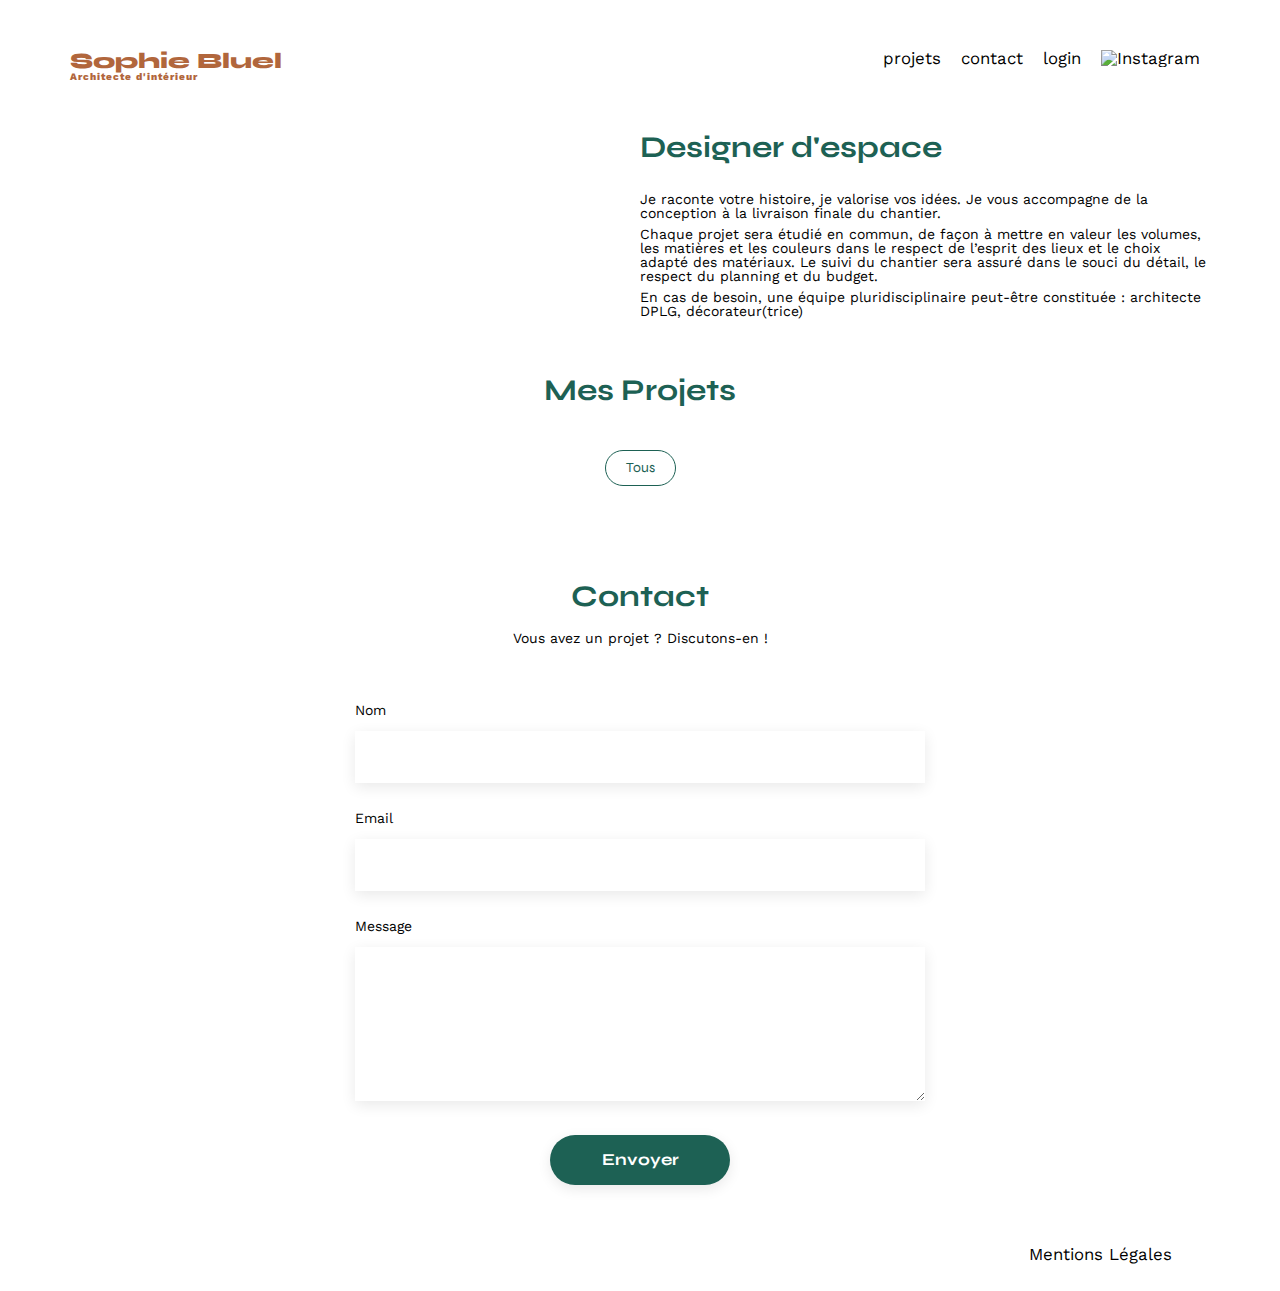
==== FrontEnd/index.html @ c344eaf7 "finishing filters" ====
<!DOCTYPE html>
<html lang="fr">

<head>
	<meta charset="UTF-8">
	<title>Sophie Bluel - Architecte d'intérieur</title>
	<meta name="viewport" content="width=device-width, initial-scale=1.0">
	<link rel="preconnect" href="https://fonts.googleapis.com">
	<link rel="preconnect" href="https://fonts.gstatic.com" crossorigin>
	<link href="https://fonts.googleapis.com/css2?family=Syne:wght@700;800&family=Work+Sans&display=swap"
		rel="stylesheet">
	<meta name="description" content="">
	<link rel="stylesheet" href="./assets/style.css">
	<script src="./script.js"></script>
</head>

<body>
	<header>
		<h1>Sophie Bluel <span>Architecte d'intérieur</span></h1>
		<nav>
			<ul>
				<li>projets</li>
				<li>contact</li>
				<li>login</li>
				<li><img src="./assets/icons/instagram.png" alt="Instagram"></li>
			</ul>
		</nav>
	</header>
	<main>
		<section id="introduction">
			<figure>
				<img src="./assets/images/sophie-bluel.png" alt="">
			</figure>
			<article>
				<h2>Designer d'espace</h2>
				<p>Je raconte votre histoire, je valorise vos idées. Je vous accompagne de la conception à la livraison
					finale du chantier.</p>
				<p>Chaque projet sera étudié en commun, de façon à mettre en valeur les volumes, les matières et les
					couleurs dans le respect de l’esprit des lieux et le choix adapté des matériaux. Le suivi du
					chantier sera assuré dans le souci du détail, le respect du planning et du budget.</p>
				<p>En cas de besoin, une équipe pluridisciplinaire peut-être constituée : architecte DPLG,
					décorateur(trice)</p>
			</article>
		</section>
		<section id="portfolio">
				<h2>Mes Projets</h2>
				<div class="filters">
					<div class="filter" id="all">Tous</div>
				</div>
			<div class="gallery">

			</div>
		</section>
		<section id="contact">
			<h2>Contact</h2>
			<p>Vous avez un projet ? Discutons-en !</p>
			<form action="#" method="post">
				<label for="name">Nom</label>
				<input type="text" name="name" id="name">
				<label for="email">Email</label>
				<input type="email" name="email" id="email">
				<label for="message">Message</label>
				<textarea name="message" id="message" cols="30" rows="10"></textarea>
				<input type="submit" value="Envoyer">
			</form>
		</section>
	</main>

	<footer>
		<nav>
			<ul>
				<li>Mentions Légales</li>
			</ul>
		</nav>
	</footer>
</body>

</html>
---- FrontEnd/assets/style.css ----
/* http://meyerweb.com/eric/tools/css/reset/
   v2.0 | 20110126
   License: none (public domain)
*/

html, body, div, span, applet, object, iframe,
h1, h2, h3, h4, h5, h6, p, blockquote, pre,
a, abbr, acronym, address, big, cite, code,
del, dfn, em, img, ins, kbd, q, s, samp,
small, strike, strong, sub, sup, tt, var,
b, u, i, center,
dl, dt, dd, ol, ul, li,
fieldset, form, label, legend,
table, caption, tbody, tfoot, thead, tr, th, td,
article, aside, canvas, details, embed,
figure, figcaption, footer, header, hgroup,
menu, nav, output, ruby, section, summary,
time, mark, audio, video {
	margin: 0;
	padding: 0;
	border: 0;
	font-size: 100%;
	font: inherit;
	vertical-align: baseline;
}
/* HTML5 display-role reset for older browsers */
article, aside, details, figcaption, figure,
footer, header, hgroup, menu, nav, section {
	display: block;
}
body {
	line-height: 1;
}
ol, ul {
	list-style: none;
}
blockquote, q {
	quotes: none;
}
blockquote:before, blockquote:after,
q:before, q:after {
	content: '';
	content: none;
}
table {
	border-collapse: collapse;
	border-spacing: 0;
}
/** end reset css**/
body {
	max-width: 1140px;
	margin:auto;
	font-family: 'Work Sans' ;
	font-size: 14px;
}
header {
	display: flex;
	justify-content: space-between;
	margin: 50px 0
}
section {
	margin: 50px 0
}

h1{
	display: flex;
	flex-direction: column;
	font-family: 'Syne';
	font-size: 22px;
	font-weight: 800;
	color: #B1663C
}

h1 > span {
	font-family: 'Work Sans';
	font-size:10px;
	letter-spacing: 0.1em;
;
}

h2{
	font-family: 'Syne';
	font-weight: 700;
	font-size: 30px;
	color: #1D6154
}
nav ul {
	display: flex;
	align-items: center;
	list-style-type: none;

}
nav li {
	padding: 0 10px;
	font-size: 1.2em;
}

li:hover {
	color: #B1663C;
}
#introduction {
	display: flex;
	align-items: center;
}
#introduction figure {
	flex: 1
}
#introduction img {
	display: block;
	margin: auto;
	width: 80%;
}

#introduction article {
	flex: 1
}
#introduction h2 {
	margin-bottom: 1em;
}

#introduction p {
	margin-bottom: 0.5em;
}
#portfolio h2 {
	text-align: center;
	margin-bottom: 1em;
}

.filters{
	width: 50%;
	display: flex;
	justify-content:space-evenly;
	margin: 45px auto;
}

.filter{
	padding: 10px 20px;
	border:1px solid #1D6154;
	border-radius: 25px;
	font-family: 'Syne';
	color: #1D6154;
}

.filter:hover{
	background-color: #1D6154;
	color: white;
}

.gallery {
	width: 100%;
	display: grid;
	grid-template-columns: 1fr 1fr 1fr;
	grid-column-gap: 20px;
	grid-row-gap: 20px;
}

.gallery img {
	width: 100%;

}
#contact {
	width: 50%;
margin: auto;
}
#contact > * {
	text-align: center;

}
#contact h2{
	margin-bottom: 20px;
}
#contact form {
	text-align: left;
	margin-top:30px;
	display: flex;
	flex-direction: column;
}

#contact input {
	height: 50px;
	font-size: 1.2em;
	border: none;
	box-shadow: 0px 4px 14px rgba(0, 0, 0, 0.09);
}
#contact label {
	margin: 2em 0 1em 0;
}
#contact textarea {
	border: none;
	box-shadow: 0px 4px 14px rgba(0, 0, 0, 0.09);
}

input[type="submit"]{
	font-family: 'Syne';
	font-weight: 700;
	color: white;
	background-color: #1D6154;
	margin : 2em auto ;
	width: 180px;
	text-align: center;
	border-radius: 60px ;
}

footer nav ul {
	display: flex;
	justify-content: flex-end;
	margin: 2em
}
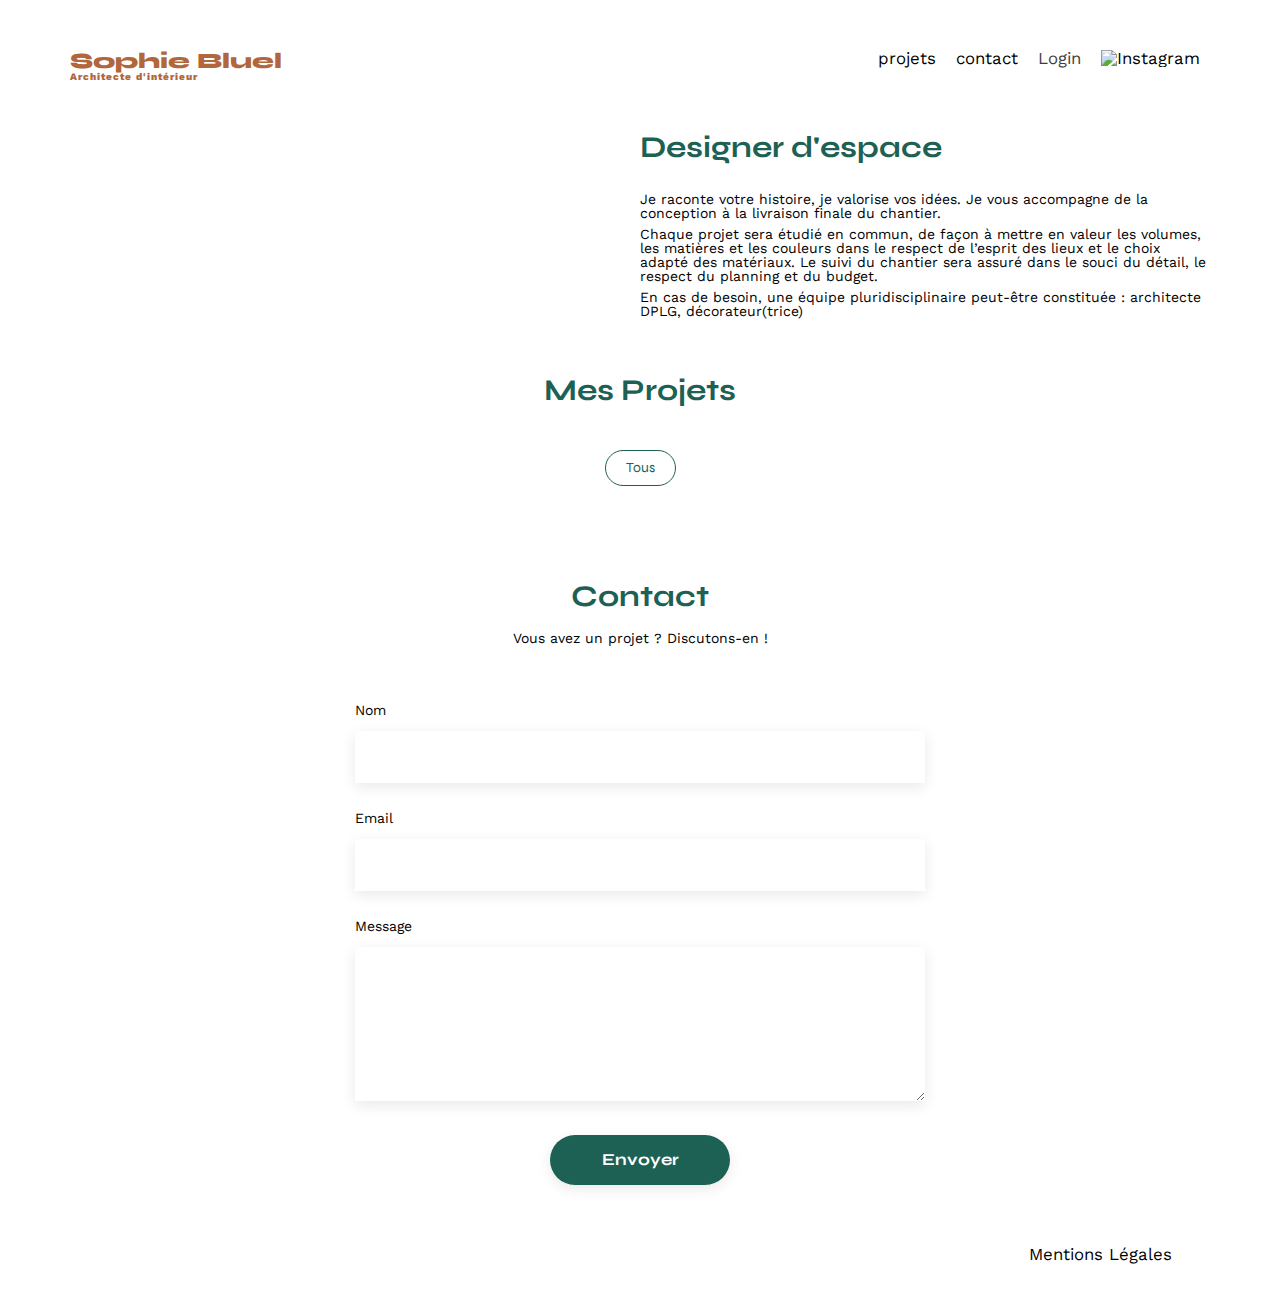
==== commit f2bd1b7a: "adding login page" ====
--- a/FrontEnd/index.html
+++ b/FrontEnd/index.html
@@ -21,7 +21,8 @@
 			<ul>
 				<li>projets</li>
 				<li>contact</li>
-				<li>login</li>
+				<li>
+					<a class="login-link" href="./login.html">Login</a>
 				<li><img src="./assets/icons/instagram.png" alt="Instagram"></li>
 			</ul>
 		</nav>
--- a/FrontEnd/assets/style.css
+++ b/FrontEnd/assets/style.css
@@ -22,12 +22,20 @@
 	font-size: 100%;
 	font: inherit;
 	vertical-align: baseline;
+	text-decoration: none;
 }
 /* HTML5 display-role reset for older browsers */
 article, aside, details, figcaption, figure,
 footer, header, hgroup, menu, nav, section {
 	display: block;
 }
+
+a{
+	color: #3D3D3D;
+	font-weight: 400;
+	cursor: pointer;
+}
+
 body {
 	line-height: 1;
 }
@@ -144,6 +152,7 @@
 .filter:hover{
 	background-color: #1D6154;
 	color: white;
+	cursor: pointer;
 }
 
 .gallery {
@@ -207,3 +216,47 @@
 	margin: 2em
 }
 
+.login {
+    width: 50%;
+    margin:135px auto 200px;
+    
+}
+
+.login > * {
+    text-align: center;
+}
+
+.login h2 {
+    margin-bottom: 20px;
+}
+
+.login form {
+    margin-top: 30px;
+    display: flex;
+    flex-direction: column;
+}
+
+.login input {
+    height: 50px;
+    font-size: 1.2em;
+    border: none;
+    box-shadow: 0px 4px 14px rgba(0, 0, 0, 0.09);
+}
+
+.login__fpassword {
+    display: block;
+    color: #3D3D3D;
+}
+
+.invalid-input {
+	border: 1px solid red;
+}
+
+.login label {
+	margin: 2em 0 1em 0;
+}
+  
+footer{
+	display: flex;
+	flex-direction: row-reverse;
+}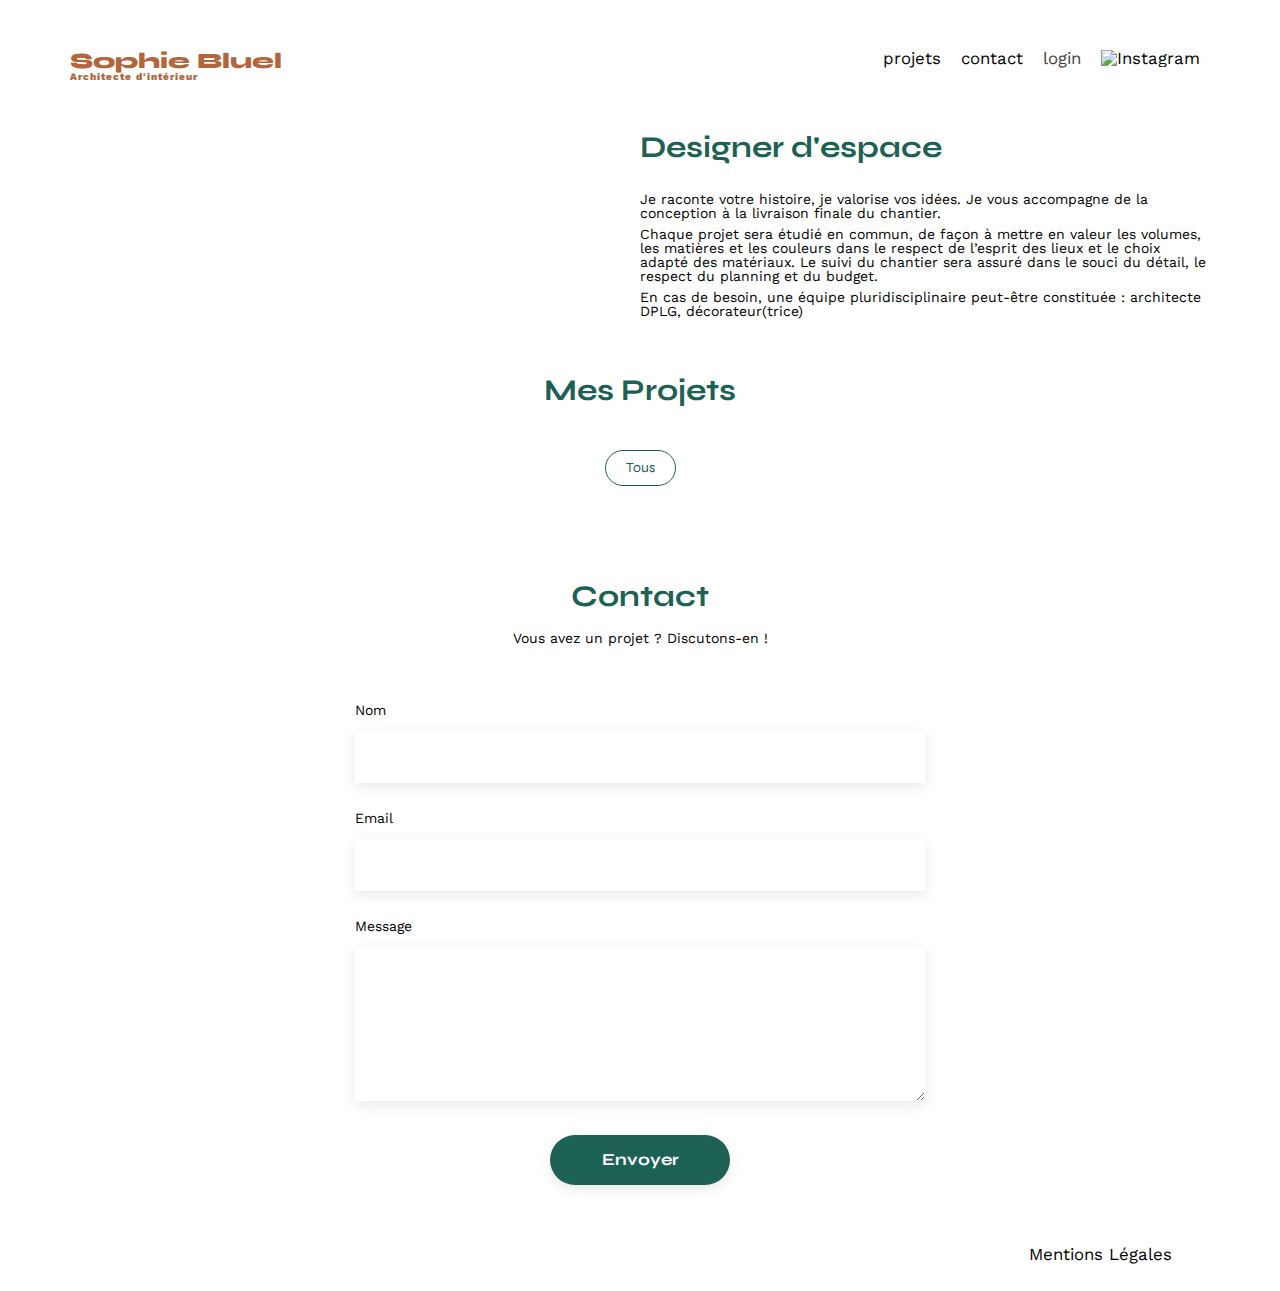
==== commit 279ae3fe: "removing caps letter in index.html" ====
--- a/FrontEnd/index.html
+++ b/FrontEnd/index.html
@@ -22,7 +22,7 @@
 				<li>projets</li>
 				<li>contact</li>
 				<li>
-					<a class="login-link" href="./login.html">Login</a>
+					<a class="login-link" href="./login.html">login</a>
 				<li><img src="./assets/icons/instagram.png" alt="Instagram"></li>
 			</ul>
 		</nav>
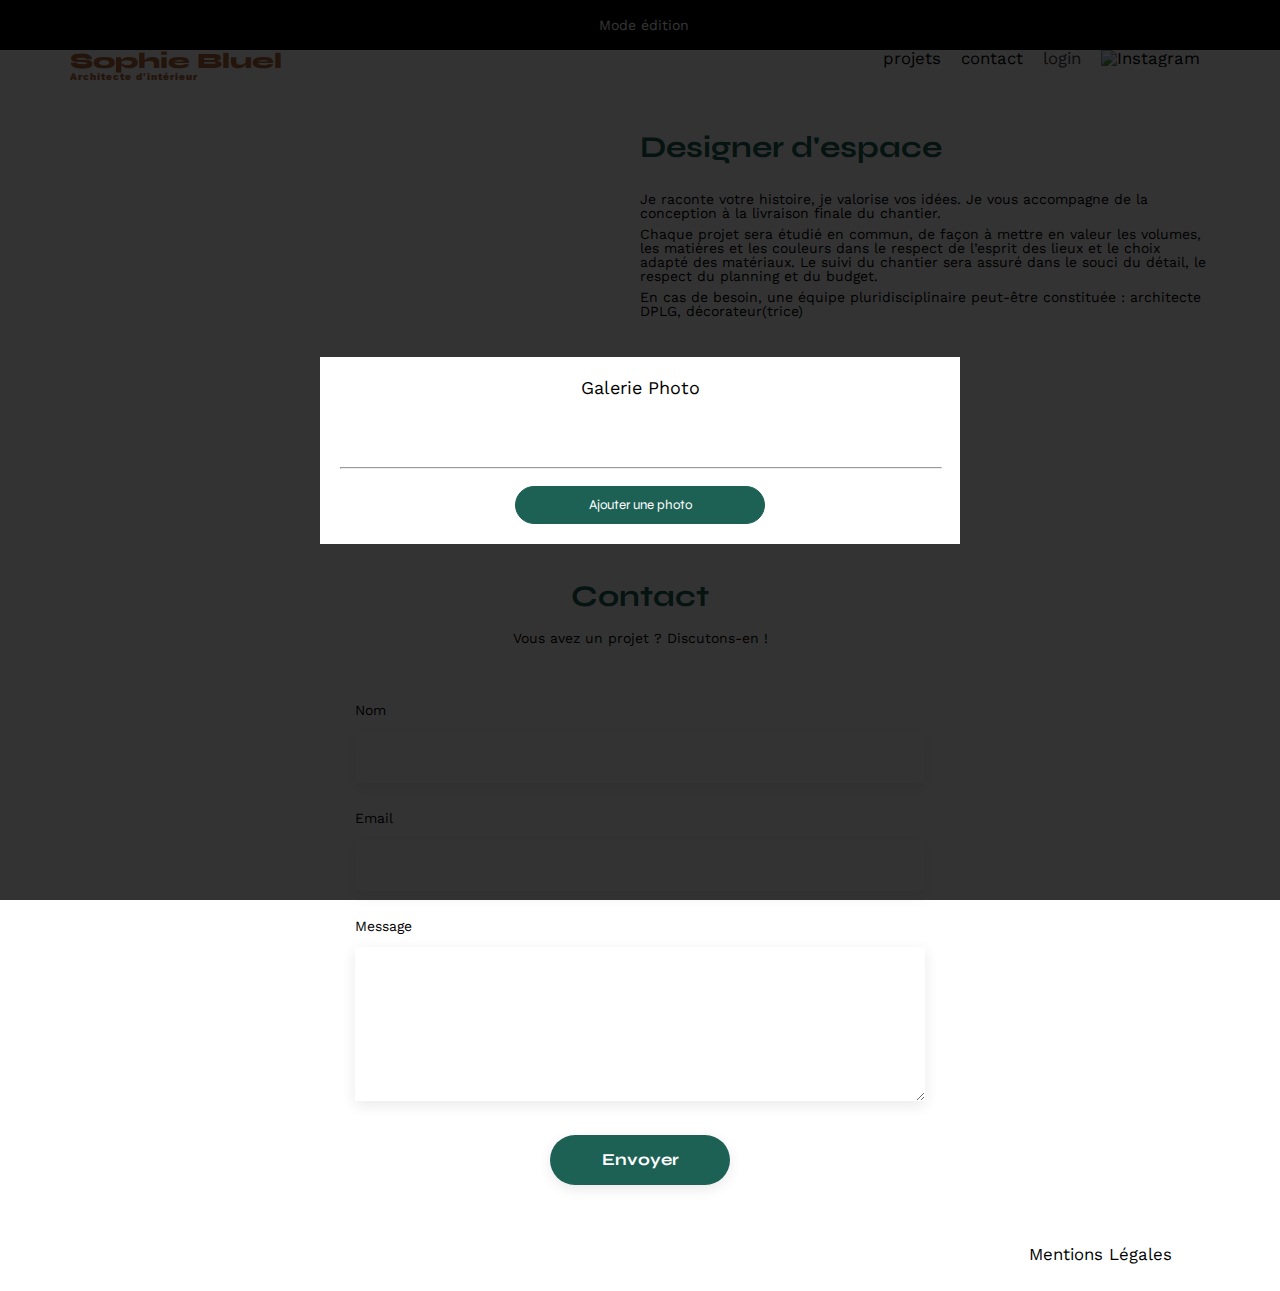
==== commit cfd4d93a: "adding modal + adding images to modal" ====
--- a/FrontEnd/index.html
+++ b/FrontEnd/index.html
@@ -9,13 +9,79 @@
 	<link rel="preconnect" href="https://fonts.gstatic.com" crossorigin>
 	<link href="https://fonts.googleapis.com/css2?family=Syne:wght@700;800&family=Work+Sans&display=swap"
 		rel="stylesheet">
+		<script
+		src="https://kit.fontawesome.com/2df4fe767c.js"
+		crossorigin="anonymous"
+	  ></script>
+	</head>
 	<meta name="description" content="">
 	<link rel="stylesheet" href="./assets/style.css">
-	<script src="./script.js"></script>
 </head>
 
 <body>
-	<header>
+	<div class="modify-bar">
+		<i class="fa-solid fa-pen-to-square"></i>
+		Mode édition
+	</div>
+	<aside
+	id="modal1"
+	class="modal"
+	aria-hidden="true"
+	role="dialog"
+	aria-labelledby="titlemodal"
+	style="display: true"
+  >
+  <div class="modal-wrapper js-modal-stop">
+	  <div class="gallery-modal">
+		<div class="close-button-container">
+		  <button class="js-modal-close">
+			<i class="fa-solid fa-xmark"></i>
+		  </button>
+		</div>
+		<h3>Galerie Photo</h3>
+		<div class="modal-gallery"></div>
+		<hr />
+		<div class="modal-button-container">
+		  <button class="add-photo-button">Ajouter une photo</button>
+		</div>
+	  </div>
+	  
+	  <div class="add-modal" style="display: none;">
+		<div class="modal-buttons-container">
+		  <button class="js-modal-back">
+			<i class="fa-solid fa-arrow-left"></i>
+		  </button>
+		  <button class="js-modal-close">
+			<i class="fa-solid fa-xmark"></i>
+		  </button>
+		</div>
+	  
+	  <h3>Ajout photo</h3>
+	<div class="form add-photo-form">
+	  <form id="picture-form" action="#" method="post">
+		<div class="file-section">
+		  <div id="photo-container"></div>
+		  <div><i class="fa-regular fa-image picture-loaded"></i></div>
+		  <label class="picture-loaded" for="file">+ Ajouter photo</label>
+		  <input type="file" id="file" name="file" accept="image/png, image/jpeg" />
+		  <p class="picture-loaded">jpg, png : 4mo max</p>
+		</div>
+		<label for="title">Titre</label>
+		<input type="text" name="title" id="title" />
+		<label for="category">Catégorie</label>
+		<select id="category" name="category" size="1">
+		  <option value="1">Objets</option>
+		  <option value="2">Appartements</option>
+		  <option value="3">Hotels & restaurants</option>
+		</select>
+		<hr />
+		<input type="submit" value="Valider" />
+	  </form>
+	</div>
+  </div>
+  </div>
+  </aside>
+	<header id="header">
 		<h1>Sophie Bluel <span>Architecte d'intérieur</span></h1>
 		<nav>
 			<ul>
@@ -76,4 +142,5 @@
 	</footer>
 </body>
 
-</html>+</html>
+<script src="./script.js"></script>--- a/FrontEnd/assets/style.css
+++ b/FrontEnd/assets/style.css
@@ -30,6 +30,8 @@
 	display: block;
 }
 
+
+
 a{
 	color: #3D3D3D;
 	font-weight: 400;
@@ -64,7 +66,255 @@
 header {
 	display: flex;
 	justify-content: space-between;
-	margin: 50px 0
+	margin: 50px 0;
+}
+header.modify{
+margin-top: 60px;
+}
+
+.modify-bar {
+	height: 50px;
+	width: 100vw;
+	background-color: #000000;
+	color: white;
+	position: absolute;
+	top: 0;
+	left: 0;
+	display: flex;
+	justify-content: center;
+	align-items: center;
+	gap: 7px;
+}
+.close-button-container{
+    display: flex;
+    justify-content: flex-end;
+}
+.modal-buttons-container{
+	display: flex;
+    justify-content: space-between;
+}
+
+
+.projets-title {
+	margin-bottom: 0;
+}
+
+.projets-container {
+    display: flex;
+    justify-content: center; /* Pour aligner verticalement les éléments */
+    gap: 10px; /* Pour ajouter un espace entre les éléments, si nécessaire */
+}
+
+
+
+
+.js-modal-close {
+    border: none;
+    background-color: white;
+    font-size: 18px;
+}
+.js-modal-back {
+	border: none;
+    background-color: white;
+    font-size: 18px;
+}
+.modal-wrapper h3 {
+    font-size: 18px;
+    text-align: center;
+    display: block;
+    margin-bottom: 40px;
+}
+.modal-gallery {
+    width: 100%;
+	display: grid;
+	grid-template-columns: 1fr 1fr 1fr 1fr 1fr;
+	grid-column-gap: 20px;
+	grid-row-gap: 20px;
+}
+.modal-gallery img {
+	width: 100%;
+}
+.modal-wrapper hr {
+    margin-top: 30px;
+	width: 100%;
+}
+.modal-button-container{
+    display: flex;
+    justify-content: center;
+}
+.add-photo-button {
+    padding: 10px 20px;
+    margin-top: 10px;
+    border: 1px solid #1D6154;
+    border-radius: 25px;
+    font-family: 'Syne';
+    color: white;
+    cursor: pointer;
+    background-color: #1D6154;
+    width: 250px;
+}
+.image-container {
+    position: relative;
+    display: inline-block;
+}
+
+.image-container img {
+    display: block;
+}
+
+.image-container .overlay-icon {
+    position: absolute;
+    top: 6px; /* Ajustez cette valeur pour placer l'icône en fonction de vos besoins */
+    right: 6px; /* Ajustez cette valeur pour placer l'icône en fonction de vos besoins */
+    font-size: 16px; /* Ajustez cette valeur pour la taille de l'icône */
+    cursor: pointer;
+    background-color: black;
+    color: white;
+    padding: 4px;
+    border-radius: 10%;
+}
+.form {
+	width: 50%;
+	margin: auto;
+}
+.form > * {
+	text-align: center;
+	
+}
+.form h2{
+	margin-bottom: 20px;
+}
+.form form {
+	text-align: left;
+	margin-top:30px;
+	display: flex;
+	flex-direction: column;
+}
+
+.form input {
+	height: 50px;
+	font-size: 1.2em;
+	border: none;
+	box-shadow: 0px 4px 14px rgba(0, 0, 0, 0.09);
+}
+
+.form select {
+	height: 50px;
+	font-size: 1.2em;
+	border: none;
+	box-shadow: 0px 4px 14px rgba(0, 0, 0, 0.09);
+}
+
+.form label {
+	margin: 2em 0 1em 0;
+}
+.form textarea {
+	border: none;
+	box-shadow: 0px 4px 14px rgba(0, 0, 0, 0.09);
+}
+.add-photo-form {
+	width: 70%;
+}
+input[type="submit"]{
+	font-family: 'Syne';
+	font-weight: 700;
+	color: white;
+	background-color: #1D6154;
+	margin : 2em auto ;
+	width: 180px;
+	text-align: center;
+	border-radius: 60px ;
+}
+
+footer nav ul {
+	display: flex;
+	justify-content: flex-end;
+	margin: 2em
+}
+
+.error-login {
+	background-color: #B84947;
+	color: white;
+	display: flex;
+	justify-content: center;
+	padding: 10px;
+}
+
+.edit {
+	background-color: black;
+	color: white;
+	height: 50px;
+	display: flex;
+	justify-content: center;
+	align-items: center;
+	width: 100vw; /* Utilisez 100vw pour la largeur complète de la fenêtre */
+	position: absolute; /* Positionnement absolu pour sortir du flux */
+	left: 0; /* Alignez à gauche de la fenêtre */
+	top: 0; /* Positionnez en haut, ajustez si nécessaire */
+}
+
+.edit a {
+	color: white;
+}
+.edit a:visited {
+	color: white;
+}
+
+/* modal */
+
+.modal {
+	position: fixed;
+	display: flex;
+	align-items: center;
+	justify-content: center;
+	top: 0;
+	left: 0;
+	width: 100%;
+	height: 100%;
+	background: rgba(0, 0,0,0.8);
+}
+
+.modal-wrapper {
+	overflow: auto;
+	width: 600px;
+	max-width: calc(100vh - 20px);
+	max-height: calc(100vh - 20px);
+	padding: 20px;
+	background-color: white;
+}
+
+.file-section {
+	background-color: #E8F1F6;
+	display: flex;
+	flex-direction: column;
+	align-items: center;
+	padding: 10px;
+}
+
+.file-section label {
+	padding: 10px 20px;
+    margin-top: 10px;
+    border-radius: 25px;
+    font-family: 'Syne';
+    color: white;
+    cursor: pointer;
+    background-color: #B9C5CC;
+	color: #306685;
+    width: 170px;
+	text-align: center;
+}
+
+.fa-image {
+	color: #B9C5CC;
+	font-size: 50px;
+	margin-top: 5px;
+}
+
+#photo-container {
+	width: 80%;
+}
+#photo-container img {
+	width: 100%;
 }
 section {
 	margin: 50px 0
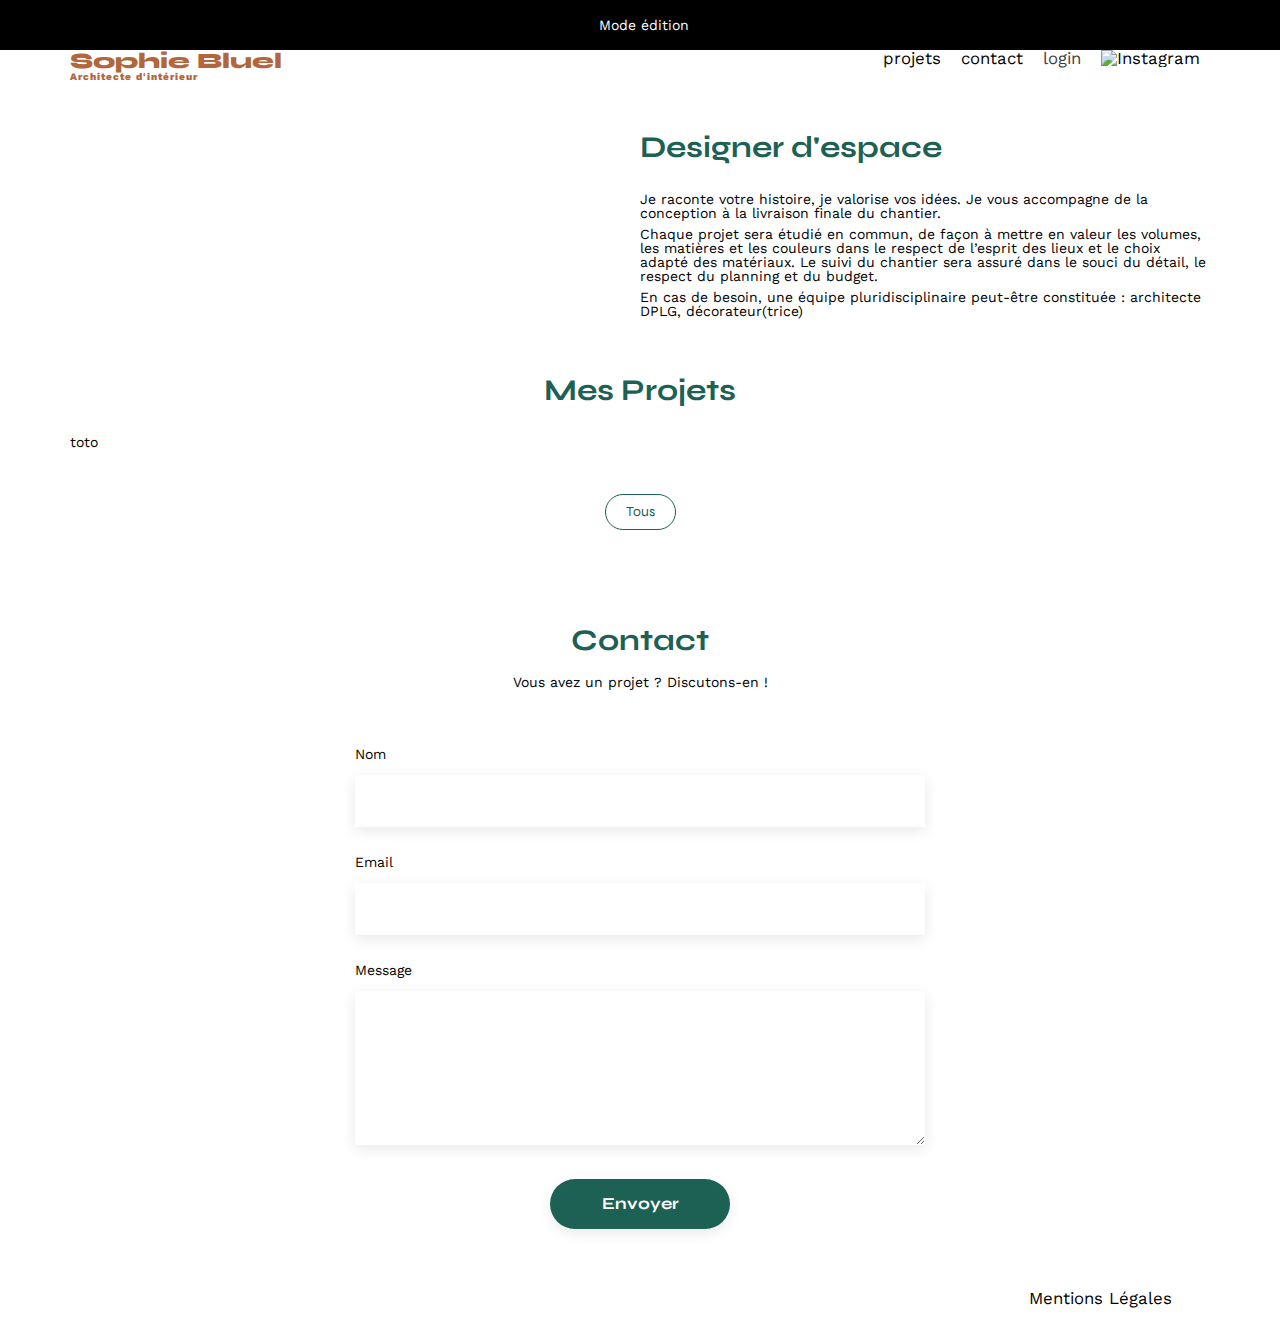
==== commit 42ba23c6: "fixing the modal closing" ====
--- a/FrontEnd/index.html
+++ b/FrontEnd/index.html
@@ -29,7 +29,7 @@
 	aria-hidden="true"
 	role="dialog"
 	aria-labelledby="titlemodal"
-	style="display: true"
+	
   >
   <div class="modal-wrapper js-modal-stop">
 	  <div class="gallery-modal">
@@ -111,6 +111,7 @@
 		</section>
 		<section id="portfolio">
 				<h2>Mes Projets</h2>
+				<div class="modify-button">toto</div>
 				<div class="filters">
 					<div class="filter" id="all">Tous</div>
 				</div>
--- a/FrontEnd/assets/style.css
+++ b/FrontEnd/assets/style.css
@@ -101,12 +101,9 @@
 
 .projets-container {
     display: flex;
-    justify-content: center; /* Pour aligner verticalement les éléments */
-    gap: 10px; /* Pour ajouter un espace entre les éléments, si nécessaire */
-}
-
-
-
+    justify-content: center; 
+    gap: 10px; 
+}
 
 .js-modal-close {
     border: none;
@@ -164,9 +161,9 @@
 
 .image-container .overlay-icon {
     position: absolute;
-    top: 6px; /* Ajustez cette valeur pour placer l'icône en fonction de vos besoins */
-    right: 6px; /* Ajustez cette valeur pour placer l'icône en fonction de vos besoins */
-    font-size: 16px; /* Ajustez cette valeur pour la taille de l'icône */
+    top: 6px; 
+    right: 6px; 
+    font-size: 16px; 
     cursor: pointer;
     background-color: black;
     color: white;
@@ -264,7 +261,7 @@
 
 .modal {
 	position: fixed;
-	display: flex;
+	display: none;
 	align-items: center;
 	justify-content: center;
 	top: 0;
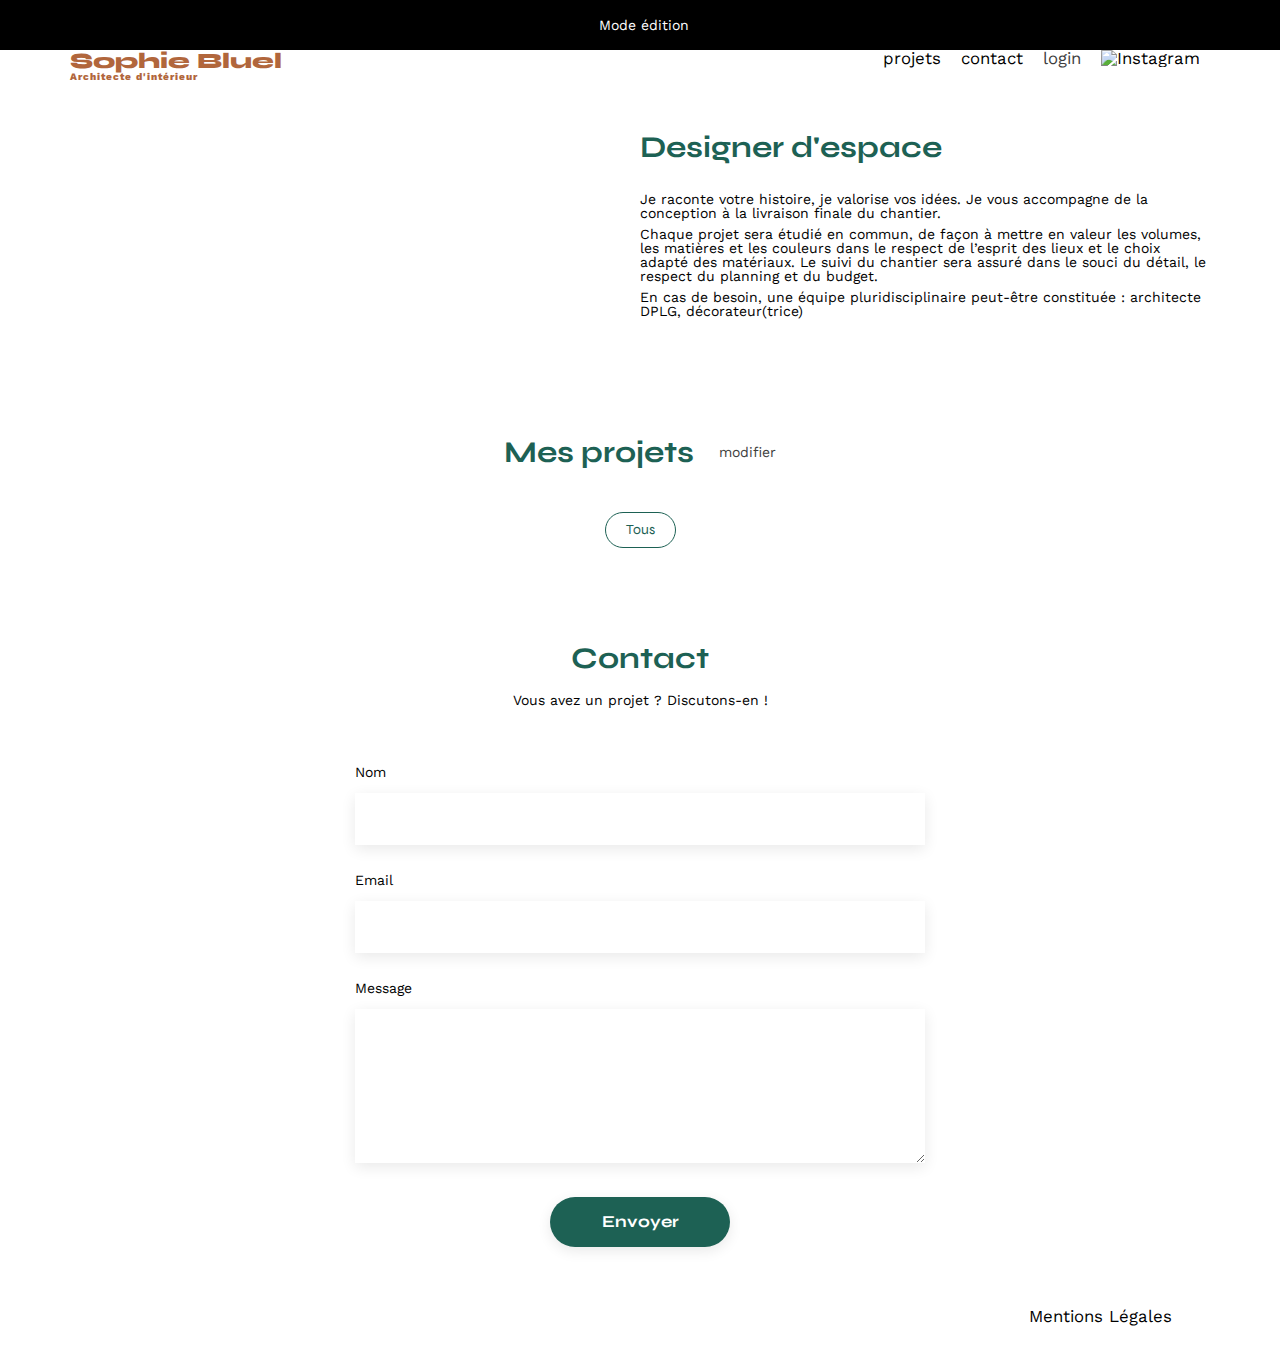
==== commit 78bb84b6: "adding a modal.js file + adding modify button to html" ====
--- a/FrontEnd/index.html
+++ b/FrontEnd/index.html
@@ -9,13 +9,10 @@
 	<link rel="preconnect" href="https://fonts.gstatic.com" crossorigin>
 	<link href="https://fonts.googleapis.com/css2?family=Syne:wght@700;800&family=Work+Sans&display=swap"
 		rel="stylesheet">
-		<script
-		src="https://kit.fontawesome.com/2df4fe767c.js"
-		crossorigin="anonymous"
-	  ></script>
-	</head>
-	<meta name="description" content="">
-	<link rel="stylesheet" href="./assets/style.css">
+	<script src="https://kit.fontawesome.com/2df4fe767c.js" crossorigin="anonymous"></script>
+</head>
+<meta name="description" content="">
+<link rel="stylesheet" href="./assets/style.css">
 </head>
 
 <body>
@@ -23,64 +20,57 @@
 		<i class="fa-solid fa-pen-to-square"></i>
 		Mode édition
 	</div>
-	<aside
-	id="modal1"
-	class="modal"
-	aria-hidden="true"
-	role="dialog"
-	aria-labelledby="titlemodal"
-	
-  >
-  <div class="modal-wrapper js-modal-stop">
-	  <div class="gallery-modal">
-		<div class="close-button-container">
-		  <button class="js-modal-close">
-			<i class="fa-solid fa-xmark"></i>
-		  </button>
+	<aside id="modal1" class="modal" aria-hidden="true" role="dialog" aria-labelledby="titlemodal">
+		<div class="modal-wrapper js-modal-stop">
+			<div class="gallery-modal">
+				<div class="close-button-container">
+					<button class="js-modal-close">
+						<a><i class="fa-solid fa-xmark"></i></a>
+					</button>
+				</div>
+				<h3>Galerie Photo</h3>
+				<div class="modal-gallery"></div>
+				<hr />
+				<div class="modal-button-container">
+					<button class="add-photo-button">Ajouter une photo</button>
+				</div>
+			</div>
+
+			<div class="add-modal" style="display: none;">
+				<div class="modal-buttons-container">
+					<button class="js-modal-back">
+						<i class="fa-solid fa-arrow-left"></i>
+					</button>
+					<button class="js-modal-close">
+						<i class="fa-solid fa-xmark"></i>
+					</button>
+				</div>
+
+				<h3>Ajout photo</h3>
+				<div class="form add-photo-form">
+					<form id="picture-form" action="#" method="post">
+						<div class="file-section">
+							<div id="photo-container"></div>
+							<div><i class="fa-regular fa-image picture-loaded"></i></div>
+							<label class="picture-loaded" for="file">+ Ajouter photo</label>
+							<input type="file" id="file" name="file" accept="image/png, image/jpeg" />
+							<p class="picture-loaded">jpg, png : 4mo max</p>
+						</div>
+						<label for="title">Titre</label>
+						<input type="text" name="title" id="title" />
+						<label for="category">Catégorie</label>
+						<select id="category" name="category" size="1">
+							<option value="1">Objets</option>
+							<option value="2">Appartements</option>
+							<option value="3">Hotels & restaurants</option>
+						</select>
+						<hr />
+						<input type="submit" value="Valider" />
+					</form>
+				</div>
+			</div>
 		</div>
-		<h3>Galerie Photo</h3>
-		<div class="modal-gallery"></div>
-		<hr />
-		<div class="modal-button-container">
-		  <button class="add-photo-button">Ajouter une photo</button>
-		</div>
-	  </div>
-	  
-	  <div class="add-modal" style="display: none;">
-		<div class="modal-buttons-container">
-		  <button class="js-modal-back">
-			<i class="fa-solid fa-arrow-left"></i>
-		  </button>
-		  <button class="js-modal-close">
-			<i class="fa-solid fa-xmark"></i>
-		  </button>
-		</div>
-	  
-	  <h3>Ajout photo</h3>
-	<div class="form add-photo-form">
-	  <form id="picture-form" action="#" method="post">
-		<div class="file-section">
-		  <div id="photo-container"></div>
-		  <div><i class="fa-regular fa-image picture-loaded"></i></div>
-		  <label class="picture-loaded" for="file">+ Ajouter photo</label>
-		  <input type="file" id="file" name="file" accept="image/png, image/jpeg" />
-		  <p class="picture-loaded">jpg, png : 4mo max</p>
-		</div>
-		<label for="title">Titre</label>
-		<input type="text" name="title" id="title" />
-		<label for="category">Catégorie</label>
-		<select id="category" name="category" size="1">
-		  <option value="1">Objets</option>
-		  <option value="2">Appartements</option>
-		  <option value="3">Hotels & restaurants</option>
-		</select>
-		<hr />
-		<input type="submit" value="Valider" />
-	  </form>
-	</div>
-  </div>
-  </div>
-  </aside>
+	</aside>
 	<header id="header">
 		<h1>Sophie Bluel <span>Architecte d'intérieur</span></h1>
 		<nav>
@@ -110,11 +100,16 @@
 			</article>
 		</section>
 		<section id="portfolio">
-				<h2>Mes Projets</h2>
-				<div class="modify-button">toto</div>
-				<div class="filters">
-					<div class="filter" id="all">Tous</div>
+			<div class="portfolio--title">
+				<h2>Mes projets</h2>
+				<div class="modify-button">
+					<i class="fa-solid fa-pen-to-square"></i>
+					<a>modifier</a>
 				</div>
+			</div>
+			<div class="filters">
+				<div class="filter" id="all">Tous</div>
+			</div>
 			<div class="gallery">
 
 			</div>
@@ -144,4 +139,5 @@
 </body>
 
 </html>
-<script src="./script.js"></script>+<script src="./script.js"></script>
+<script src="./modal.js"></script>--- a/FrontEnd/assets/style.css
+++ b/FrontEnd/assets/style.css
@@ -3,19 +3,87 @@
    License: none (public domain)
 */
 
-html, body, div, span, applet, object, iframe,
-h1, h2, h3, h4, h5, h6, p, blockquote, pre,
-a, abbr, acronym, address, big, cite, code,
-del, dfn, em, img, ins, kbd, q, s, samp,
-small, strike, strong, sub, sup, tt, var,
-b, u, i, center,
-dl, dt, dd, ol, ul, li,
-fieldset, form, label, legend,
-table, caption, tbody, tfoot, thead, tr, th, td,
-article, aside, canvas, details, embed,
-figure, figcaption, footer, header, hgroup,
-menu, nav, output, ruby, section, summary,
-time, mark, audio, video {
+html,
+body,
+div,
+span,
+applet,
+object,
+iframe,
+h1,
+h2,
+h3,
+h4,
+h5,
+h6,
+p,
+blockquote,
+pre,
+a,
+abbr,
+acronym,
+address,
+big,
+cite,
+code,
+del,
+dfn,
+em,
+img,
+ins,
+kbd,
+q,
+s,
+samp,
+small,
+strike,
+strong,
+sub,
+sup,
+tt,
+var,
+b,
+u,
+i,
+center,
+dl,
+dt,
+dd,
+ol,
+ul,
+li,
+fieldset,
+form,
+label,
+legend,
+table,
+caption,
+tbody,
+tfoot,
+thead,
+tr,
+th,
+td,
+article,
+aside,
+canvas,
+details,
+embed,
+figure,
+figcaption,
+footer,
+header,
+hgroup,
+menu,
+nav,
+output,
+ruby,
+section,
+summary,
+time,
+mark,
+audio,
+video {
 	margin: 0;
 	padding: 0;
 	border: 0;
@@ -24,15 +92,25 @@
 	vertical-align: baseline;
 	text-decoration: none;
 }
+
 /* HTML5 display-role reset for older browsers */
-article, aside, details, figcaption, figure,
-footer, header, hgroup, menu, nav, section {
+article,
+aside,
+details,
+figcaption,
+figure,
+footer,
+header,
+hgroup,
+menu,
+nav,
+section {
 	display: block;
 }
 
 
 
-a{
+a {
 	color: #3D3D3D;
 	font-weight: 400;
 	cursor: pointer;
@@ -41,35 +119,55 @@
 body {
 	line-height: 1;
 }
-ol, ul {
+
+ol,
+ul {
 	list-style: none;
 }
-blockquote, q {
+
+blockquote,
+q {
 	quotes: none;
 }
-blockquote:before, blockquote:after,
-q:before, q:after {
+
+blockquote:before,
+blockquote:after,
+q:before,
+q:after {
 	content: '';
 	content: none;
 }
+
 table {
 	border-collapse: collapse;
 	border-spacing: 0;
 }
+
 /** end reset css**/
 body {
 	max-width: 1140px;
-	margin:auto;
-	font-family: 'Work Sans' ;
+	margin: auto;
+	font-family: 'Work Sans';
 	font-size: 14px;
 }
+
 header {
 	display: flex;
 	justify-content: space-between;
 	margin: 50px 0;
 }
-header.modify{
-margin-top: 60px;
+
+header.modify {
+	margin-top: 60px;
+}
+
+.portfolio--title {
+	display: flex;
+	justify-content: center;
+	flex-direction: row;
+	gap: 25px;
+	margin-top: 8em;
+    align-items: center;
 }
 
 .modify-bar {
@@ -85,13 +183,15 @@
 	align-items: center;
 	gap: 7px;
 }
-.close-button-container{
-    display: flex;
-    justify-content: flex-end;
-}
-.modal-buttons-container{
-	display: flex;
-    justify-content: space-between;
+
+.close-button-container {
+	display: flex;
+	justify-content: flex-end;
+}
+
+.modal-buttons-container {
+	display: flex;
+	justify-content: space-between;
 }
 
 
@@ -100,90 +200,102 @@
 }
 
 .projets-container {
-    display: flex;
-    justify-content: center; 
-    gap: 10px; 
+	display: flex;
+	justify-content: center;
+	gap: 10px;
 }
 
 .js-modal-close {
-    border: none;
-    background-color: white;
-    font-size: 18px;
-}
+	border: none;
+	background-color: white;
+	font-size: 18px;
+}
+
 .js-modal-back {
 	border: none;
-    background-color: white;
-    font-size: 18px;
-}
+	background-color: white;
+	font-size: 18px;
+}
+
 .modal-wrapper h3 {
-    font-size: 18px;
-    text-align: center;
-    display: block;
-    margin-bottom: 40px;
-}
+	font-size: 18px;
+	text-align: center;
+	display: block;
+	margin-bottom: 40px;
+}
+
 .modal-gallery {
-    width: 100%;
+	width: 100%;
 	display: grid;
 	grid-template-columns: 1fr 1fr 1fr 1fr 1fr;
 	grid-column-gap: 20px;
 	grid-row-gap: 20px;
 }
+
 .modal-gallery img {
 	width: 100%;
 }
+
 .modal-wrapper hr {
-    margin-top: 30px;
+	margin-top: 30px;
 	width: 100%;
 }
-.modal-button-container{
-    display: flex;
-    justify-content: center;
-}
+
+.modal-button-container {
+	display: flex;
+	justify-content: center;
+}
+
 .add-photo-button {
-    padding: 10px 20px;
-    margin-top: 10px;
-    border: 1px solid #1D6154;
-    border-radius: 25px;
-    font-family: 'Syne';
-    color: white;
-    cursor: pointer;
-    background-color: #1D6154;
-    width: 250px;
-}
+	padding: 10px 20px;
+	margin-top: 10px;
+	border: 1px solid #1D6154;
+	border-radius: 25px;
+	font-family: 'Syne';
+	color: white;
+	cursor: pointer;
+	background-color: #1D6154;
+	width: 250px;
+}
+
 .image-container {
-    position: relative;
-    display: inline-block;
+	position: relative;
+	display: inline-block;
 }
 
 .image-container img {
-    display: block;
+	display: block;
 }
 
 .image-container .overlay-icon {
-    position: absolute;
-    top: 6px; 
-    right: 6px; 
-    font-size: 16px; 
-    cursor: pointer;
-    background-color: black;
-    color: white;
-    padding: 4px;
-    border-radius: 10%;
-}
+	position: absolute;
+	top: 6px;
+	right: 6px;
+	font-size: 16px;
+	cursor: pointer;
+	background-color: black;
+	color: white;
+	padding: 4px;
+	border-radius: 10%;
+}
+
 .form {
 	width: 50%;
 	margin: auto;
 }
-.form > * {
+
+.form>* {
 	text-align: center;
-	
-}
-.form h2{
+
+}
+
+.form h2 {
 	margin-bottom: 20px;
 }
+
 .form form {
 	text-align: left;
-	margin-top:30px;
+	margin-top: 30px;
 	display: flex;
 	flex-direction: column;
 }
@@ -205,22 +317,25 @@
 .form label {
 	margin: 2em 0 1em 0;
 }
+
 .form textarea {
 	border: none;
 	box-shadow: 0px 4px 14px rgba(0, 0, 0, 0.09);
 }
+
 .add-photo-form {
 	width: 70%;
 }
-input[type="submit"]{
+
+input[type="submit"] {
 	font-family: 'Syne';
 	font-weight: 700;
 	color: white;
 	background-color: #1D6154;
-	margin : 2em auto ;
+	margin: 2em auto;
 	width: 180px;
 	text-align: center;
-	border-radius: 60px ;
+	border-radius: 60px;
 }
 
 footer nav ul {
@@ -244,15 +359,20 @@
 	display: flex;
 	justify-content: center;
 	align-items: center;
-	width: 100vw; /* Utilisez 100vw pour la largeur complète de la fenêtre */
-	position: absolute; /* Positionnement absolu pour sortir du flux */
-	left: 0; /* Alignez à gauche de la fenêtre */
-	top: 0; /* Positionnez en haut, ajustez si nécessaire */
+	width: 100vw;
+	/* Utilisez 100vw pour la largeur complète de la fenêtre */
+	position: absolute;
+	/* Positionnement absolu pour sortir du flux */
+	left: 0;
+	/* Alignez à gauche de la fenêtre */
+	top: 0;
+	/* Positionnez en haut, ajustez si nécessaire */
 }
 
 .edit a {
 	color: white;
 }
+
 .edit a:visited {
 	color: white;
 }
@@ -268,7 +388,7 @@
 	left: 0;
 	width: 100%;
 	height: 100%;
-	background: rgba(0, 0,0,0.8);
+	background: rgba(0, 0, 0, 0.8);
 }
 
 .modal-wrapper {
@@ -290,14 +410,14 @@
 
 .file-section label {
 	padding: 10px 20px;
-    margin-top: 10px;
-    border-radius: 25px;
-    font-family: 'Syne';
-    color: white;
-    cursor: pointer;
-    background-color: #B9C5CC;
+	margin-top: 10px;
+	border-radius: 25px;
+	font-family: 'Syne';
+	color: white;
+	cursor: pointer;
+	background-color: #B9C5CC;
 	color: #306685;
-    width: 170px;
+	width: 170px;
 	text-align: center;
 }
 
@@ -310,14 +430,16 @@
 #photo-container {
 	width: 80%;
 }
+
 #photo-container img {
 	width: 100%;
 }
+
 section {
 	margin: 50px 0
 }
 
-h1{
+h1 {
 	display: flex;
 	flex-direction: column;
 	font-family: 'Syne';
@@ -326,25 +448,27 @@
 	color: #B1663C
 }
 
-h1 > span {
+h1>span {
 	font-family: 'Work Sans';
-	font-size:10px;
+	font-size: 10px;
 	letter-spacing: 0.1em;
-;
-}
-
-h2{
+	;
+}
+
+h2 {
 	font-family: 'Syne';
 	font-weight: 700;
 	font-size: 30px;
 	color: #1D6154
 }
+
 nav ul {
 	display: flex;
 	align-items: center;
 	list-style-type: none;
 
 }
+
 nav li {
 	padding: 0 10px;
 	font-size: 1.2em;
@@ -353,13 +477,16 @@
 li:hover {
 	color: #B1663C;
 }
+
 #introduction {
 	display: flex;
 	align-items: center;
 }
+
 #introduction figure {
 	flex: 1
 }
+
 #introduction img {
 	display: block;
 	margin: auto;
@@ -369,6 +496,7 @@
 #introduction article {
 	flex: 1
 }
+
 #introduction h2 {
 	margin-bottom: 1em;
 }
@@ -376,27 +504,23 @@
 #introduction p {
 	margin-bottom: 0.5em;
 }
-#portfolio h2 {
-	text-align: center;
-	margin-bottom: 1em;
-}
-
-.filters{
+
+.filters {
 	width: 50%;
 	display: flex;
-	justify-content:space-evenly;
+	justify-content: space-evenly;
 	margin: 45px auto;
 }
 
-.filter{
+.filter {
 	padding: 10px 20px;
-	border:1px solid #1D6154;
+	border: 1px solid #1D6154;
 	border-radius: 25px;
 	font-family: 'Syne';
 	color: #1D6154;
 }
 
-.filter:hover{
+.filter:hover {
 	background-color: #1D6154;
 	color: white;
 	cursor: pointer;
@@ -414,20 +538,24 @@
 	width: 100%;
 
 }
+
 #contact {
 	width: 50%;
-margin: auto;
-}
-#contact > * {
+	margin: auto;
+}
+
+#contact>* {
 	text-align: center;
 
 }
-#contact h2{
+
+#contact h2 {
 	margin-bottom: 20px;
 }
+
 #contact form {
 	text-align: left;
-	margin-top:30px;
+	margin-top: 30px;
 	display: flex;
 	flex-direction: column;
 }
@@ -438,23 +566,25 @@
 	border: none;
 	box-shadow: 0px 4px 14px rgba(0, 0, 0, 0.09);
 }
+
 #contact label {
 	margin: 2em 0 1em 0;
 }
+
 #contact textarea {
 	border: none;
 	box-shadow: 0px 4px 14px rgba(0, 0, 0, 0.09);
 }
 
-input[type="submit"]{
+input[type="submit"] {
 	font-family: 'Syne';
 	font-weight: 700;
 	color: white;
 	background-color: #1D6154;
-	margin : 2em auto ;
+	margin: 2em auto;
 	width: 180px;
 	text-align: center;
-	border-radius: 60px ;
+	border-radius: 60px;
 }
 
 footer nav ul {
@@ -464,35 +594,35 @@
 }
 
 .login {
-    width: 50%;
-    margin:135px auto 200px;
-    
-}
-
-.login > * {
-    text-align: center;
+	width: 50%;
+	margin: 135px auto 200px;
+
+}
+
+.login>* {
+	text-align: center;
 }
 
 .login h2 {
-    margin-bottom: 20px;
+	margin-bottom: 20px;
 }
 
 .login form {
-    margin-top: 30px;
-    display: flex;
-    flex-direction: column;
+	margin-top: 30px;
+	display: flex;
+	flex-direction: column;
 }
 
 .login input {
-    height: 50px;
-    font-size: 1.2em;
-    border: none;
-    box-shadow: 0px 4px 14px rgba(0, 0, 0, 0.09);
+	height: 50px;
+	font-size: 1.2em;
+	border: none;
+	box-shadow: 0px 4px 14px rgba(0, 0, 0, 0.09);
 }
 
 .login__fpassword {
-    display: block;
-    color: #3D3D3D;
+	display: block;
+	color: #3D3D3D;
 }
 
 .invalid-input {
@@ -502,8 +632,8 @@
 .login label {
 	margin: 2em 0 1em 0;
 }
-  
-footer{
+
+footer {
 	display: flex;
 	flex-direction: row-reverse;
 }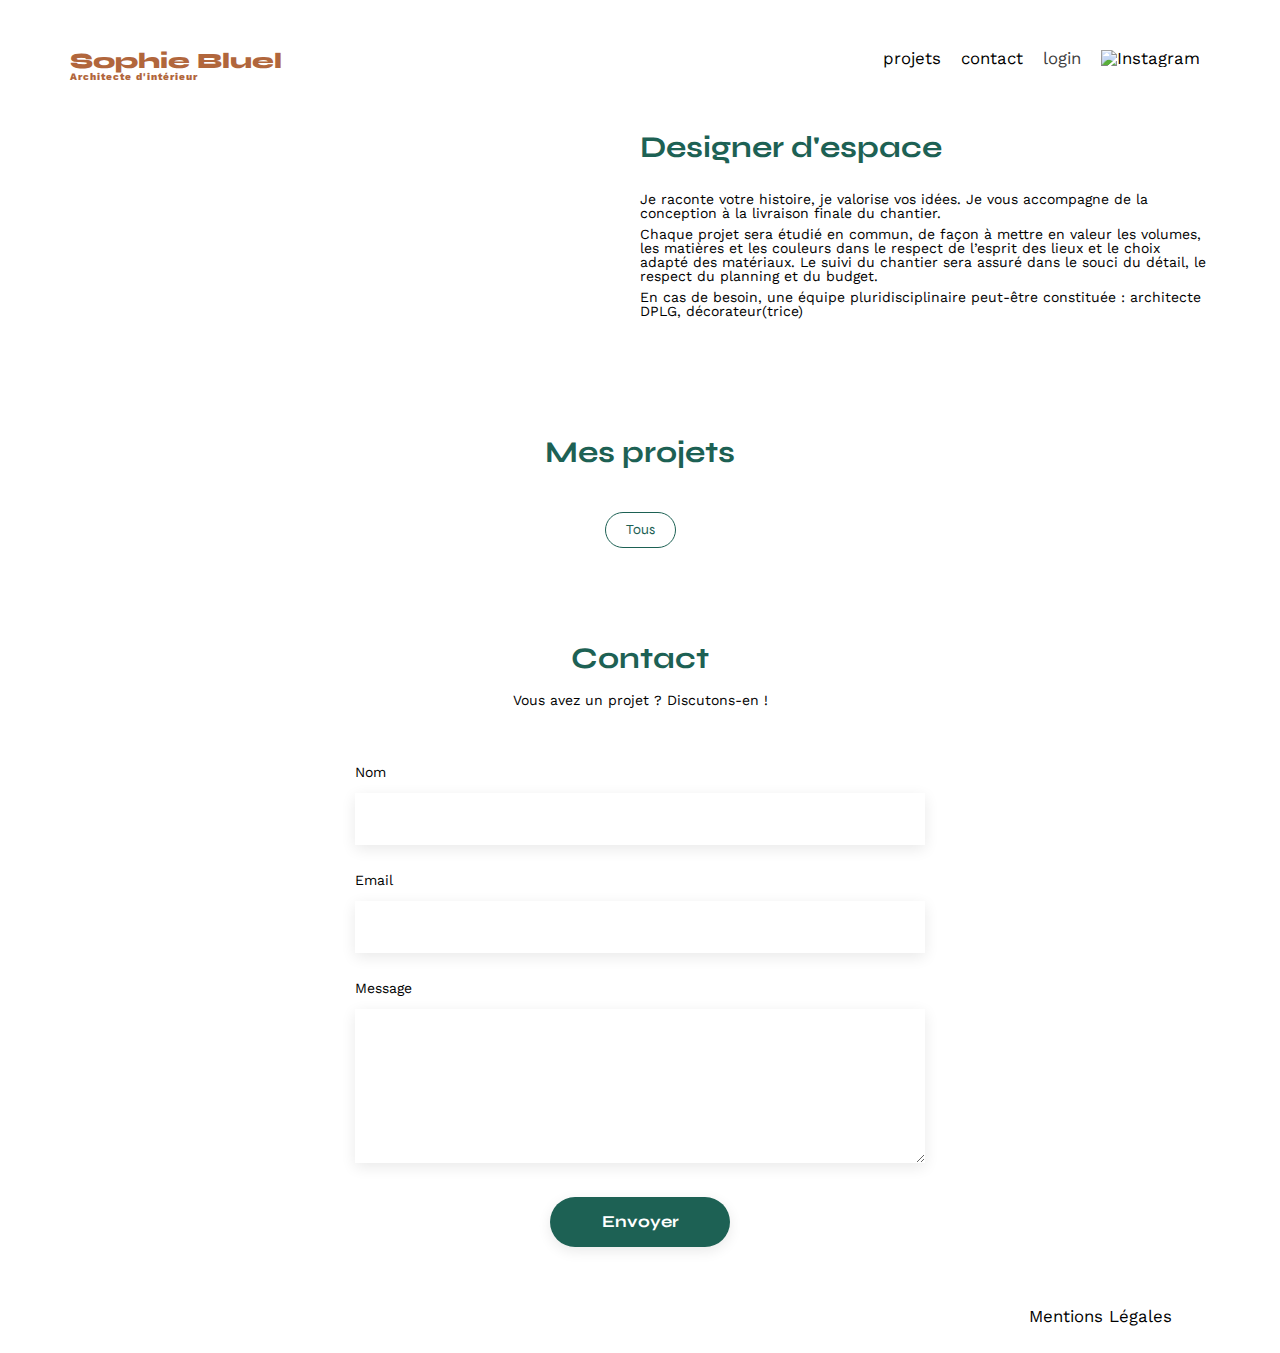
==== commit 4a7f0c6e: "adding logout button, fixing modal button closing, adding clearing of form when adding a work,closin" ====
--- a/FrontEnd/index.html
+++ b/FrontEnd/index.html
@@ -41,8 +41,8 @@
 					<button class="js-modal-back">
 						<i class="fa-solid fa-arrow-left"></i>
 					</button>
-					<button class="js-modal-close">
-						<i class="fa-solid fa-xmark"></i>
+					<button class="js-modal-close2">
+						<a><i class="fa-solid fa-xmark"></i></a>
 					</button>
 				</div>
 
--- a/FrontEnd/assets/style.css
+++ b/FrontEnd/assets/style.css
@@ -158,7 +158,7 @@
 }
 
 header.modify {
-	margin-top: 60px;
+	margin-top: 80px;
 }
 
 .portfolio--title {
@@ -167,7 +167,7 @@
 	flex-direction: row;
 	gap: 25px;
 	margin-top: 8em;
-    align-items: center;
+	align-items: center;
 }
 
 .modify-bar {
@@ -178,12 +178,16 @@
 	position: absolute;
 	top: 0;
 	left: 0;
-	display: flex;
+	display: none;
 	justify-content: center;
 	align-items: center;
 	gap: 7px;
 }
 
+.modify-button {
+	display: none;
+}
+
 .close-button-container {
 	display: flex;
 	justify-content: flex-end;
@@ -192,6 +196,25 @@
 .modal-buttons-container {
 	display: flex;
 	justify-content: space-between;
+}
+
+.image-container {
+	position: relative;
+	
+}
+
+/* Style pour l'icône de la poubelle */
+.image-container i.fa-trash-can {
+	
+	position: absolute;
+    top: 6px; 
+    right: 6px; 
+    font-size: 12px; 
+    cursor: pointer;
+    background-color: black;
+    color: white;
+    padding: 4px;
+    border-radius: 10%;
 }
 
 
@@ -206,6 +229,12 @@
 }
 
 .js-modal-close {
+	border: none;
+	background-color: white;
+	font-size: 18px;
+}
+
+.js-modal-close2 {
 	border: none;
 	background-color: white;
 	font-size: 18px;
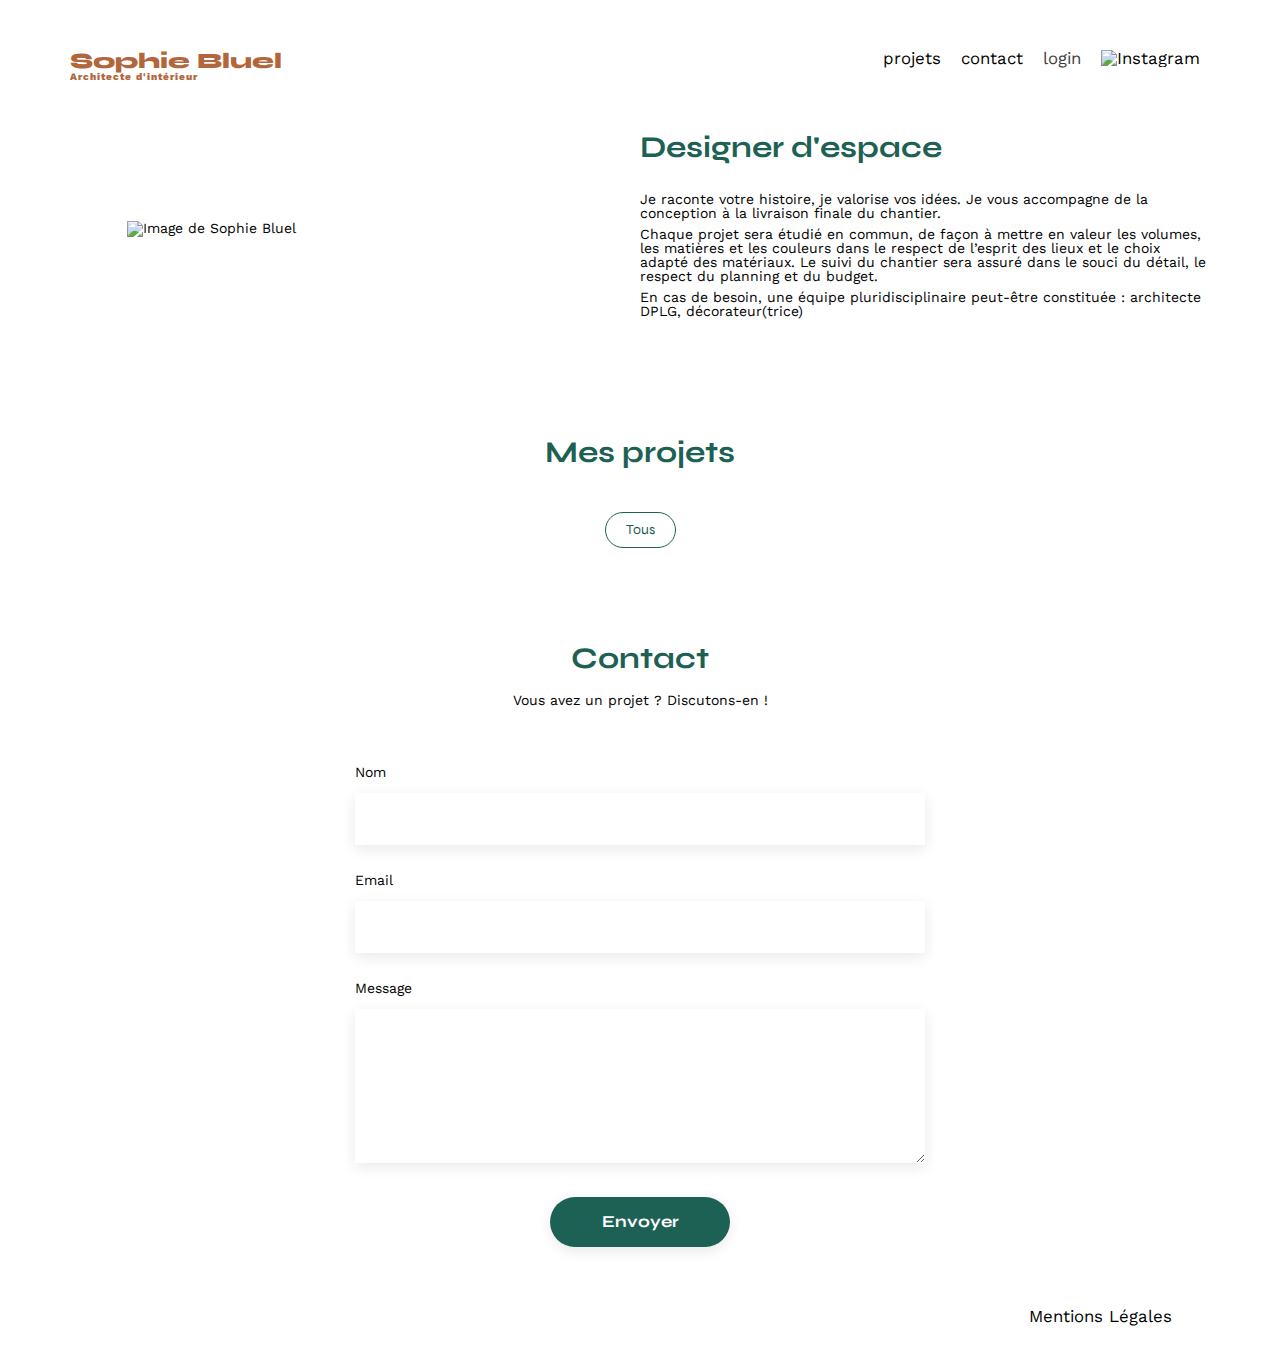
==== commit 99e4ba2f: "Cleaning code and adding comments" ====
--- a/FrontEnd/index.html
+++ b/FrontEnd/index.html
@@ -2,26 +2,35 @@
 <html lang="fr">
 
 <head>
+	<!-- Définition du charset et du titre de la page -->
 	<meta charset="UTF-8">
 	<title>Sophie Bluel - Architecte d'intérieur</title>
+	<!-- Définition de la vue responsive pour une meilleure expérience mobile -->
 	<meta name="viewport" content="width=device-width, initial-scale=1.0">
+	<!-- Connexion aux Google Fonts -->
 	<link rel="preconnect" href="https://fonts.googleapis.com">
 	<link rel="preconnect" href="https://fonts.gstatic.com" crossorigin>
 	<link href="https://fonts.googleapis.com/css2?family=Syne:wght@700;800&family=Work+Sans&display=swap"
 		rel="stylesheet">
+	<!-- Intégration de Font Awesome pour les icônes -->
 	<script src="https://kit.fontawesome.com/2df4fe767c.js" crossorigin="anonymous"></script>
 </head>
+
 <meta name="description" content="">
-<link rel="stylesheet" href="./assets/style.css">
+<link rel="stylesheet" href="./assets/style.css"> <!-- Fichier CSS principal -->
 </head>
 
 <body>
+	<!-- Barre de modification affichée uniquement en mode édition -->
 	<div class="modify-bar">
 		<i class="fa-solid fa-pen-to-square"></i>
 		Mode édition
 	</div>
+
+	<!-- Modale pour afficher les images de la galerie -->
 	<aside id="modal1" class="modal" aria-hidden="true" role="dialog" aria-labelledby="titlemodal">
 		<div class="modal-wrapper js-modal-stop">
+			<!-- Galerie photo -->
 			<div class="gallery-modal">
 				<div class="close-button-container">
 					<button class="js-modal-close">
@@ -29,13 +38,14 @@
 					</button>
 				</div>
 				<h3>Galerie Photo</h3>
-				<div class="modal-gallery"></div>
+				<div class="modal-gallery"></div> <!-- Zone d'affichage des images -->
 				<hr />
 				<div class="modal-button-container">
 					<button class="add-photo-button">Ajouter une photo</button>
 				</div>
 			</div>
 
+			<!-- Modal pour l'ajout d'une photo -->
 			<div class="add-modal" style="display: none;">
 				<div class="modal-buttons-container">
 					<button class="js-modal-back">
@@ -71,6 +81,8 @@
 			</div>
 		</div>
 	</aside>
+
+	<!-- Header de la page, contient le titre et le menu -->
 	<header id="header">
 		<h1>Sophie Bluel <span>Architecte d'intérieur</span></h1>
 		<nav>
@@ -78,15 +90,18 @@
 				<li>projets</li>
 				<li>contact</li>
 				<li>
-					<a class="login-link" href="./login.html">login</a>
+					<a class="login-link" href="./login.html">login</a> <!-- Lien vers la page de connexion -->
+				</li>
 				<li><img src="./assets/icons/instagram.png" alt="Instagram"></li>
 			</ul>
 		</nav>
 	</header>
+
+	<!-- Contenu principal -->
 	<main>
 		<section id="introduction">
 			<figure>
-				<img src="./assets/images/sophie-bluel.png" alt="">
+				<img src="./assets/images/sophie-bluel.png" alt="Image de Sophie Bluel">
 			</figure>
 			<article>
 				<h2>Designer d'espace</h2>
@@ -99,21 +114,25 @@
 					décorateur(trice)</p>
 			</article>
 		</section>
+
+		<!-- Portfolio des projets -->
 		<section id="portfolio">
 			<div class="portfolio--title">
 				<h2>Mes projets</h2>
 				<div class="modify-button">
 					<i class="fa-solid fa-pen-to-square"></i>
-					<a>modifier</a>
+					<a>modifier</a> <!-- Bouton pour activer la modification -->
 				</div>
 			</div>
 			<div class="filters">
-				<div class="filter" id="all">Tous</div>
+				<div class="filter" id="all">Tous</div> <!-- Filtre "Tous" pour afficher toutes les images -->
 			</div>
 			<div class="gallery">
-
+				<!-- Zone pour afficher les images du portfolio -->
 			</div>
 		</section>
+
+		<!-- Section de contact -->
 		<section id="contact">
 			<h2>Contact</h2>
 			<p>Vous avez un projet ? Discutons-en !</p>
@@ -129,6 +148,7 @@
 		</section>
 	</main>
 
+	<!-- Footer avec le lien vers les mentions légales -->
 	<footer>
 		<nav>
 			<ul>
@@ -139,5 +159,6 @@
 </body>
 
 </html>
-<script src="./script.js"></script>
-<script src="./modal.js"></script>+
+<script src="./script.js"></script> <!-- Script pour la logique de la page -->
+<script src="./modal.js"></script> <!-- Script pour gérer la modale -->